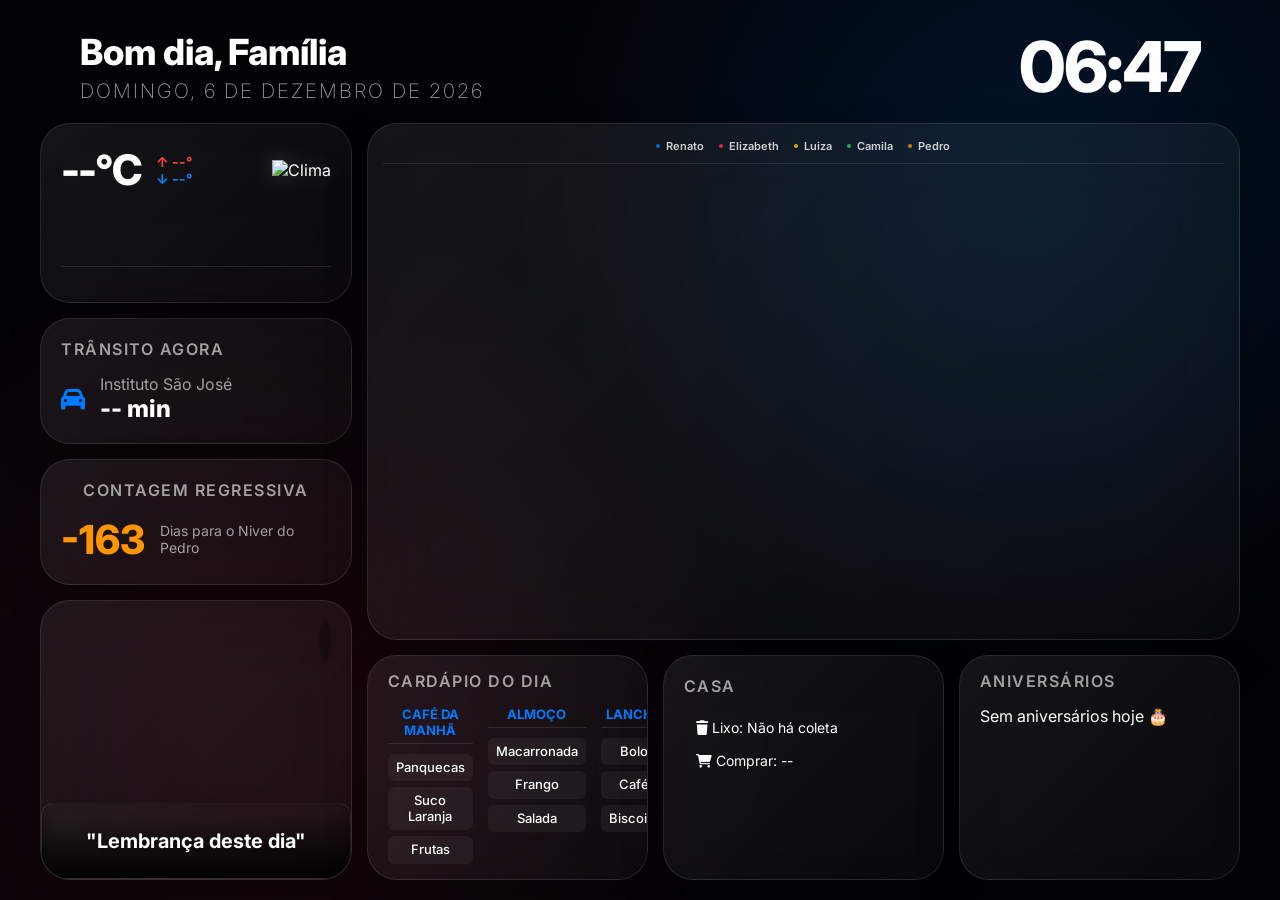
==== index.html @ 4dd5a69d "Refatoração de layout e novas funcionalidades" ====
<!DOCTYPE html>
<html lang="pt-br">

<head>
    <meta charset="UTF-8">
    <meta name="viewport" content="width=device-width, initial-scale=1.0">
    <title>Painel da Família - Modern TV</title>
    <link rel="stylesheet" href="style.css?v=1.5.0">
    <link rel="preconnect" href="https://fonts.googleapis.com">
    <link rel="preconnect" href="https://fonts.gstatic.com" crossorigin>
    <link href="https://fonts.googleapis.com/css2?family=Inter:wght@200;400;600;800&display=swap" rel="stylesheet">
    <link rel="stylesheet" href="https://cdnjs.cloudflare.com/ajax/libs/font-awesome/6.0.0/css/all.min.css">
</head>

<body>
    <div class="background-overlay"></div>

    <header class="main-header">
        <div class="header-left">
            <h1 id="greeting" class="greeting-text">Bom dia, família</h1>
            <div id="current-date" class="date-text">Domingo, 10 de Maio de 2025</div>
        </div>
        <div class="header-right">
            <div id="clock" class="clock-text">10:10</div>
        </div>
    </header>

    <main class="tv-dashboard">
        <!-- Coluna Esquerda: Clima, Trânsito e Contagem -->
        <div class="col left-col">
            <section class="card weather-card glass">
                <div class="weather-main-display">
                    <div class="current-weather">
                        <span id="weather-temp">--°C</span>
                        <div class="weather-range">
                            <span id="weather-max" class="max">↑ --°</span>
                            <span id="weather-min" class="min">↓ --°</span>
                        </div>
                    </div>
                    <div class="weather-icon-box">
                        <img id="weather-icon" src="" alt="Clima">
                    </div>
                </div>

                <div class="hourly-forecast" id="hourly-forecast">
                    <!-- Injetado via JS -->
                </div>
            </section>

            <section class="card traffic-card glass">
                <div class="card-header-mini">Trânsito Agora</div>
                <div class="traffic-item">
                    <i class="fa-solid fa-car"></i>
                    <div class="traffic-info">
                        <span class="dest">Instituto São José</span>
                        <span id="traffic-time" class="time">-- min</span>
                    </div>
                </div>
            </section>

            <section class="card countdown-card glass">
                <div class="card-header-mini">Contagem Regressiva</div>
                <div class="countdown-content">
                    <span id="countdown-days" class="days">--</span>
                    <span class="label">Dias para o Niver do Pedro</span>
                </div>
            </section>

            <section class="card memory-card glass">
                <div class="memory-container">
                    <img id="memory-img" src="" alt="Memory">
                    <div class="memory-caption">"Lembrança deste dia"</div>
                    <div class="photo-overlay-mini"><i class="fa-brands fa-google-photos"></i></div>
                </div>
            </section>
        </div>

        <!-- Coluna Principal: Calendário Semanal, Cardápio e Aniversários -->
        <div class="col main-col">
            <section class="card calendar-weekly glass">
                <div class="calendar-legend">
                    <div class="legend-item renato"><span class="event-dot"></span> Renato</div>
                    <div class="legend-item elizabeth"><span class="event-dot"></span> Elizabeth</div>
                    <div class="legend-item luiza"><span class="event-dot"></span> Luiza</div>
                    <div class="legend-item camila"><span class="event-dot"></span> Camila</div>
                    <div class="legend-item pedro"><span class="event-dot"></span> Pedro</div>
                </div>
                <div class="weekly-grid" id="weekly-days">
                    <!-- Injetado via JS -->
                </div>
            </section>

            <div class="bottom-cards">
                <section class="card menu-card glass">
                    <div class="card-header-mini">Cardápio do Dia</div>
                    <div class="menu-grid">
                        <div class="menu-section">
                            <span class="m-title">Café da manhã</span>
                            <div id="menu-cafe" class="m-items"></div>
                        </div>
                        <div class="menu-section">
                            <span class="m-title">Almoço</span>
                            <div id="menu-almoco" class="m-items"></div>
                        </div>
                        <div class="menu-section">
                            <span class="m-title">Lanche</span>
                            <div id="menu-lanche" class="m-items"></div>
                        </div>
                        <div class="menu-section">
                            <span class="m-title">Jantar</span>
                            <div id="menu-jantar" class="m-items"></div>
                        </div>
                    </div>
                </section>

                <section class="card status-card glass">
                    <div class="card-header-mini">Casa</div>
                    <div class="status-grid">
                        <div class="status-item"><i class="fa-solid fa-trash"></i> <span id="trash-status">Lixo: --</span></div>
                        <div class="status-item"><i class="fa-solid fa-cart-shopping"></i> <span id="market-status">Comprar: --</span></div>
                    </div>
                </section>

                <section class="card birthdays-card glass">
                    <div class="card-header-mini">Aniversários</div>
                    <div id="birthdays-list" class="birthdays-list-compact">
                        <!-- Injetado via JS -->
                    </div>
                </section>
            </div>
        </div>
    </main>

    <!-- Google Maps API -->
    <script src="https://maps.googleapis.com/maps/api/js?key=AIzaSyBgrEtdMlcFMvIGBXdI_jekrnVVGUNa7I8&loading=async"
        async></script>
    <script src="app.js?v=1.5.0"></script>
</body>

</html>
---- style.css ----
:root {
    --bg-dark: #020205;
    --glass-bg: rgba(255, 255, 255, 0.06);
    --glass-border: rgba(255, 255, 255, 0.1);
    --glass-blur: blur(40px);
    --accent-primary: #007aff;
    --text-main: #ffffff;
    --text-dim: rgba(255, 255, 255, 0.6);
    
    /* Family Colors */
    --renato: #007aff;
    --elizabeth: #ff2d55;
    --luiza: #ffcc00;
    --camila: #34c759;
    --pedro: #ff9500;
}

* {
    margin: 0;
    padding: 0;
    box-sizing: border-box;
    -webkit-font-smoothing: antialiased;
}

body {
    font-family: 'Inter', sans-serif;
    background-color: var(--bg-dark);
    color: var(--text-main);
    height: 100vh;
    width: 100vw;
    overflow: hidden;
    display: flex;
    flex-direction: column;
}

.background-overlay {
    position: fixed;
    top: 0;
    left: 0;
    width: 100%;
    height: 100%;
    background: 
        radial-gradient(circle at 80% 20%, rgba(0, 122, 255, 0.15), transparent 40%),
        radial-gradient(circle at 20% 80%, rgba(255, 45, 85, 0.1), transparent 40%),
        #020205;
    z-index: -1;
}

/* Header - Bold for TV */
.main-header {
    display: flex;
    justify-content: space-between;
    align-items: center;
    padding: 30px 80px 20px 80px;
}

.greeting-text {
    font-size: 36px;
    font-weight: 800;
    margin-bottom: 5px;
    color: var(--text-main);
}

.date-text {
    font-size: 20px;
    font-weight: 200;
    text-transform: uppercase;
    letter-spacing: 2px;
    color: var(--text-dim);
}

.clock-text {
    font-size: 70px;
    font-weight: 800;
    line-height: 1;
    letter-spacing: -2px;
}

/* Dashboard Grid - Fixed 100vh */
.tv-dashboard {
    display: grid;
    grid-template-columns: 1fr 2.8fr;
    gap: 15px; /* Reduzido de 30px */
    padding: 0 40px 20px 40px; 
    flex-grow: 1;
    min-height: 0;
    height: calc(100vh - 180px); /* Ajuste para o header */
}

.col {
    display: flex;
    flex-direction: column;
    gap: 15px;
    min-height: 0;
}

/* Card General - Slimmer */
.card {
    border-radius: 30px;
    border: 1.5px solid var(--glass-border);
    background: linear-gradient(135deg, rgba(255, 255, 255, 0.08), rgba(255, 255, 255, 0.03));
    backdrop-filter: var(--glass-blur);
    overflow: hidden;
    box-shadow: 0 20px 40px rgba(0,0,0,0.3);
}

.card-header-mini {
    font-size: 16px;
    font-weight: 600;
    margin-bottom: 15px;
    color: var(--text-dim);
    text-transform: uppercase;
    letter-spacing: 1.5px;
}

/* Weather Card - CLEAN & MINIMAL */
.weather-card {
    padding: 20px;
    display: flex;
    flex-direction: column;
    justify-content: space-between;
    height: 180px;
}

.weather-main-display {
    display: flex;
    justify-content: space-between;
    align-items: center;
}

.current-weather {
    display: flex;
    align-items: center;
    gap: 15px;
}

#weather-temp {
    font-size: 42px;
    font-weight: 800;
    letter-spacing: -2px;
}

.weather-range {
    display: flex;
    flex-direction: column;
    font-size: 14px;
    font-weight: 700;
}

.weather-range .max { color: #ff453a; }
.weather-range .min { color: #0a84ff; }

.weather-icon-box img {
    width: 60px;
    height: 60px;
    filter: drop-shadow(0 0 10px rgba(255,255,255,0.2));
}

.hourly-forecast {
    display: grid;
    grid-template-columns: repeat(6, 1fr);
    gap: 8px;
    padding-top: 15px;
    border-top: 1px solid rgba(255,255,255,0.1);
}

.hourly-item {
    display: flex;
    flex-direction: column;
    align-items: center;
    gap: 2px;
}

.h-hour { font-size: 11px; font-weight: 700; opacity: 0.6; }
.h-icon { width: 28px; height: 28px; }
.h-temp { font-size: 13px; font-weight: 800; }

/* Traffic Card */
.traffic-card { padding: 20px; }
.traffic-item { display: flex; align-items: center; gap: 15px; }
.traffic-item i { font-size: 24px; color: var(--accent-primary); }
.traffic-info { display: flex; flex-direction: column; }
.traffic-info .dest { font-size: 16px; color: var(--text-dim); }
.traffic-info .time { font-size: 24px; font-weight: 800; }

/* Countdown Card */
.countdown-card { padding: 20px; text-align: center; }
.countdown-content { display: flex; align-items: center; justify-content: center; gap: 15px; }
.countdown-content .days { font-size: 40px; font-weight: 800; color: var(--pedro); }
.countdown-content .label { font-size: 14px; color: var(--text-dim); text-align: left; line-height: 1.2; }

/* Status Compact */
.status-card { padding: 20px; }
.status-grid { gap: 10px; }
.status-item { padding: 8px 12px; font-size: 14px; border-radius: 12px; }

/* Weather Hourly Forecast */
.hourly-forecast-mini {
    display: flex;
    justify-content: space-between;
    margin-top: 15px;
    padding-top: 15px;
    border-top: 1px solid rgba(255,255,255,0.1);
}

.h-mini-item {
    display: flex;
    flex-direction: column;
    align-items: center;
    gap: 5px;
}

.h-mini-item .h-time { font-size: 11px; color: var(--text-dim); }
.h-mini-item i { font-size: 16px; color: var(--accent-primary); }
.h-mini-item i.rain { color: #007aff; }
.h-mini-item .h-temp { font-size: 13px; font-weight: 600; }

/* Weekly Calendar - REFINED GRID */
.calendar-weekly {
    padding: 15px;
    flex: 3;
    display: flex;
    flex-direction: column;
    gap: 10px;
}

.calendar-legend {
    display: flex;
    justify-content: center;
    gap: 15px;
    padding-bottom: 10px;
    border-bottom: 1px solid rgba(255,255,255,0.1);
}

.legend-item {
    display: flex;
    align-items: center;
    gap: 6px;
    font-size: 11px;
    font-weight: 600;
    opacity: 0.8;
}

.weekly-grid {
    display: grid;
    grid-template-columns: repeat(7, 1fr);
    gap: 8px;
    flex: 1; /* Ocupa o resto do espaço */
}

.week-day {
    background: rgba(255, 255, 255, 0.03);
    border-radius: 15px;
    padding: 10px;
    display: flex;
    flex-direction: column;
    gap: 8px;
    border: 1px solid rgba(255,255,255,0.05);
}

.week-day.today {
    background: rgba(255, 255, 255, 0.08);
    border-color: var(--accent-primary);
}

.day-header {
    display: flex;
    flex-direction: column;
    align-items: center;
    border-bottom: 1px solid rgba(255,255,255,0.1);
    padding-bottom: 5px;
}

.week-day .day-num { font-size: 24px; font-weight: 800; line-height: 1; }
.week-day .day-name { font-size: 11px; text-transform: uppercase; color: var(--text-dim); }

.day-events {
    display: flex;
    flex-direction: column;
    gap: 10px;
    overflow: hidden;
}

.member-group {
    display: flex;
    flex-direction: column;
    gap: 3px;
    padding: 5px;
    border-radius: 8px;
    background: rgba(255, 255, 255, 0.02);
}

.member-sub-header {
    font-size: 10px;
    text-transform: uppercase;
    font-weight: 800;
    letter-spacing: 1px;
    margin-bottom: 2px;
    opacity: 0.9;
}

/* Cores dos sub-headers */
.renato .member-sub-header { color: var(--renato); }
.elizabeth .member-sub-header { color: var(--elizabeth); }
.luiza .member-sub-header { color: var(--luiza); }
.camila .member-sub-header { color: var(--camila); }
.pedro .member-sub-header { color: var(--pedro); }
.generic .member-sub-header { color: var(--text-dim); }

.week-event {
    padding: 4px 6px;
    border-radius: 4px;
    font-size: 10px;
    font-weight: 500;
    line-height: 1.1;
    display: flex;
    align-items: center;
    gap: 5px;
    background: rgba(255, 255, 255, 0.03);
}

.event-dot {
    width: 4px;
    height: 4px;
    border-radius: 50%;
    flex-shrink: 0;
}

/* Dots por grupo */
.renato .event-dot { background: var(--renato); }
.elizabeth .event-dot { background: var(--elizabeth); }
.luiza .event-dot { background: var(--luiza); }
.camila .event-dot { background: var(--camila); }
.pedro .event-dot { background: var(--pedro); }
.generic .event-dot { background: #8e8e93; }

.week-event .event-time { font-size: 9px; opacity: 0.7; font-weight: 400; margin-right: 2px; }

/* Menu Card - 4 Columns */
.menu-card { padding: 15px 20px; flex: 1; }
.menu-grid {
    display: grid;
    grid-template-columns: repeat(4, 1fr);
    gap: 15px;
}
.menu-section {
    display: flex;
    flex-direction: column;
    gap: 10px;
}
.m-title {
    font-size: 13px;
    font-weight: 700;
    text-transform: uppercase;
    color: var(--accent-primary);
    border-bottom: 1px solid rgba(255,255,255,0.1);
    padding-bottom: 5px;
    text-align: center;
}
.m-items {
    display: flex;
    flex-direction: column;
    gap: 6px;
}
.m-item {
    font-size: 13px;
    font-weight: 500;
    color: var(--text-primary);
    background: rgba(255, 255, 255, 0.05);
    padding: 6px 8px;
    border-radius: 6px;
    line-height: 1.2;
    text-align: center;
}

/* Photos & Memory Unified */
.memory-card { 
    padding: 0; 
    position: relative; 
    flex: 3; 
    min-height: 0; 
    overflow: hidden;
}
.memory-container { width: 100%; height: 100%; position: relative; }
.memory-container img { 
    width: 100%; 
    height: 100%; 
    object-fit: cover; 
    opacity: 1; 
    transition: opacity 1.5s ease-in-out;
}
.memory-caption {
    position: absolute;
    bottom: 15px;
    left: 15px;
    right: 15px;
    background: rgba(0,0,0,0.6);
    backdrop-filter: blur(10px);
    padding: 10px;
    border-radius: 12px;
    font-size: 15px;
    font-weight: 600;
    text-align: center;
    border: 1px solid rgba(255,255,255,0.1);
}

.photo-overlay-mini {
    position: absolute;
    top: 10px;
    right: 10px;
    background: rgba(0,0,0,0.4);
    padding: 6px;
    border-radius: 50%;
    font-size: 12px;
}

/* Birthdays Compact */
.birthdays-card { padding: 15px 20px; flex: 1; }
.birthdays-list-compact { display: flex; flex-direction: column; gap: 10px; }
.birthday-item { min-width: 0; padding: 8px 12px; border-radius: 15px; gap: 10px; }
.b-avatar { width: 30px; height: 30px; font-size: 14px; }
.b-name { font-size: 16px; }

/* Hide Scrollbars Global */
*::-webkit-scrollbar { width: 0; height: 0; }
* { scrollbar-width: none; }

/* Memory Card */
.memory-card {
    flex-grow: 1;
    position: relative;
    overflow: hidden;
    min-height: 200px;
}

/* Bottom Cards (Menu & Birthdays) */
.bottom-cards {
    display: flex;
    gap: 15px;
    flex-shrink: 0;
}

.bottom-cards > .card {
    flex: 1;
}

.memory-container {
    width: 100%;
    height: 100%;
    position: relative;
}

#memory-img {
    width: 100%;
    height: 100%;
    object-fit: cover;
    opacity: 0;
    transition: opacity 1.5s ease-in-out;
}

.memory-caption {
    position: absolute;
    bottom: 0;
    left: 0;
    right: 0;
    padding: 25px;
    background: linear-gradient(transparent, rgba(0,0,0,0.9));
    color: white;
    font-size: 20px;
    font-weight: 700;
    text-shadow: 0 2px 4px rgba(0,0,0,0.5);
}

.photo-overlay-mini {
    position: absolute;
    top: 20px;
    right: 20px;
    font-size: 24px;
    color: white;
    opacity: 0.6;
    filter: drop-shadow(0 2px 4px rgba(0,0,0,0.5));
}
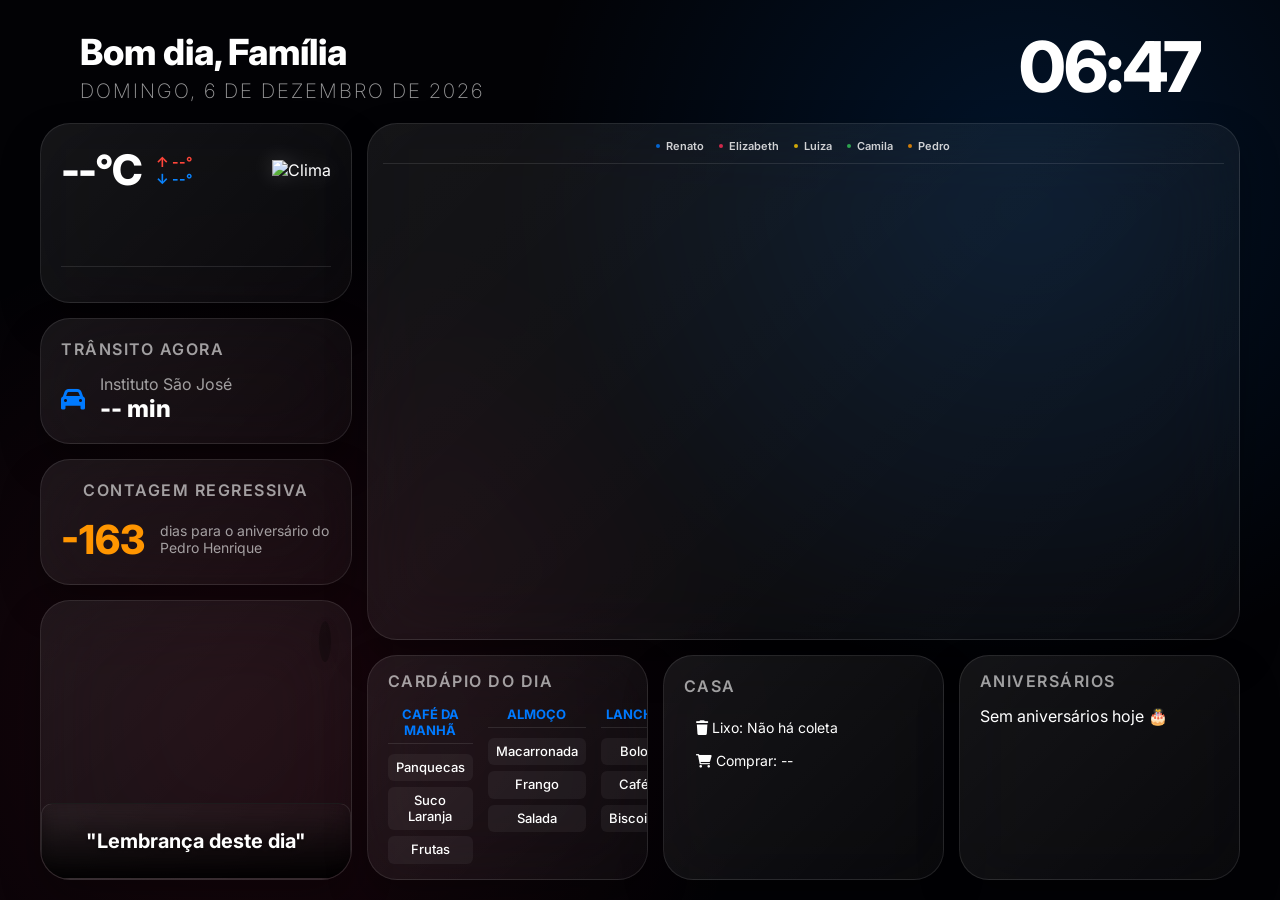
==== commit 41115603: "Atualiza texto da contagem regressiva e formatação no HTML" ====
--- a/index.html
+++ b/index.html
@@ -62,7 +62,7 @@
                 <div class="card-header-mini">Contagem Regressiva</div>
                 <div class="countdown-content">
                     <span id="countdown-days" class="days">--</span>
-                    <span class="label">Dias para o Niver do Pedro</span>
+                    <span class="label">dias para o aniversário do Pedro Henrique</span>
                 </div>
             </section>
 
@@ -116,8 +116,10 @@
                 <section class="card status-card glass">
                     <div class="card-header-mini">Casa</div>
                     <div class="status-grid">
-                        <div class="status-item"><i class="fa-solid fa-trash"></i> <span id="trash-status">Lixo: --</span></div>
-                        <div class="status-item"><i class="fa-solid fa-cart-shopping"></i> <span id="market-status">Comprar: --</span></div>
+                        <div class="status-item"><i class="fa-solid fa-trash"></i> <span id="trash-status">Lixo:
+                                --</span></div>
+                        <div class="status-item"><i class="fa-solid fa-cart-shopping"></i> <span
+                                id="market-status">Comprar: --</span></div>
                     </div>
                 </section>
 
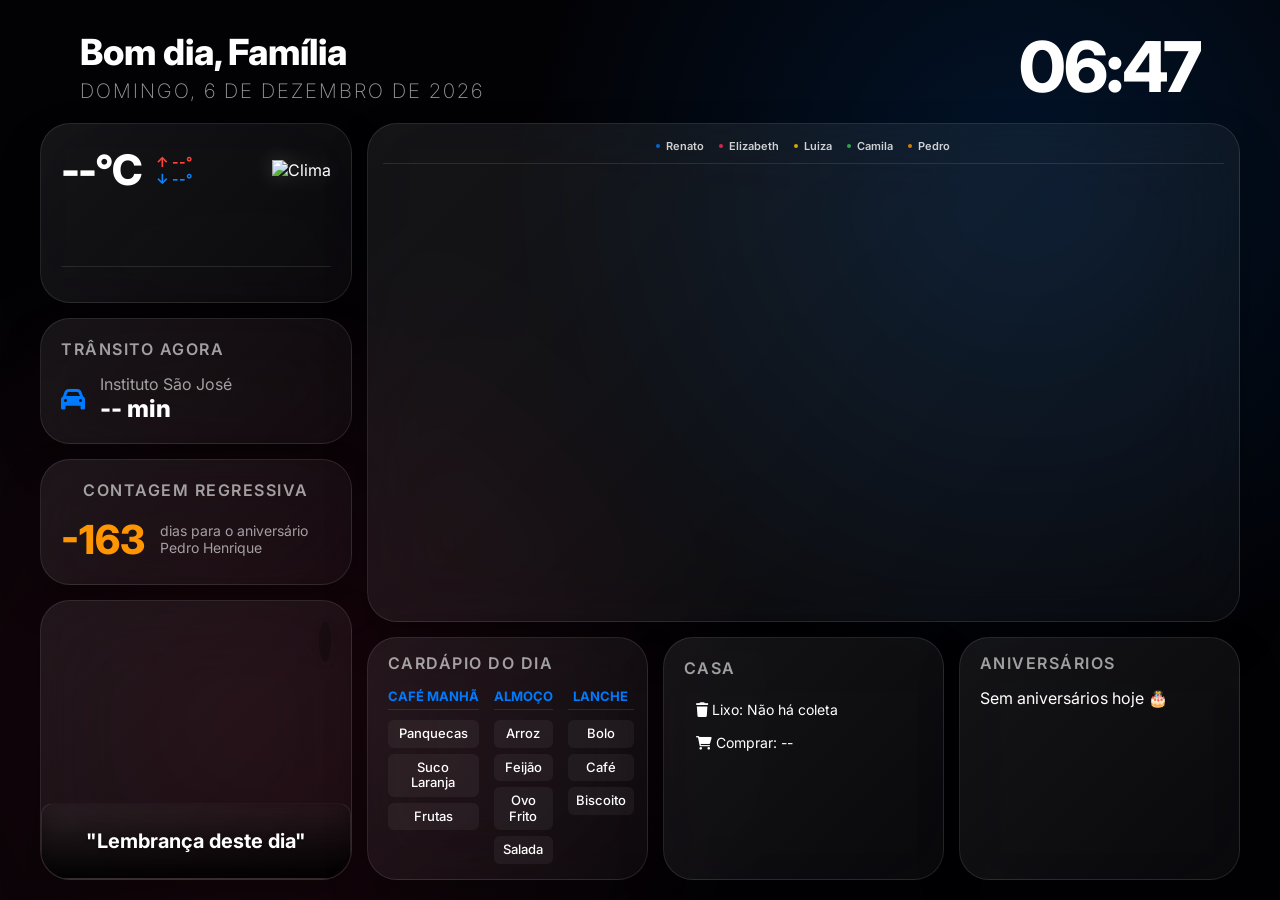
==== commit c9eb9137: "Ajuste de proporções dos cards inferiores e conteúdo de exemplo do Cardápio" ====
--- a/index.html
+++ b/index.html
@@ -62,7 +62,7 @@
                 <div class="card-header-mini">Contagem Regressiva</div>
                 <div class="countdown-content">
                     <span id="countdown-days" class="days">--</span>
-                    <span class="label">dias para o aniversário do Pedro Henrique</span>
+                    <span class="label">dias para o aniversário Pedro Henrique</span>
                 </div>
             </section>
 
@@ -95,7 +95,7 @@
                     <div class="card-header-mini">Cardápio do Dia</div>
                     <div class="menu-grid">
                         <div class="menu-section">
-                            <span class="m-title">Café da manhã</span>
+                            <span class="m-title">Café manhã</span>
                             <div id="menu-cafe" class="m-items"></div>
                         </div>
                         <div class="menu-section">
--- a/style.css
+++ b/style.css
@@ -190,7 +190,7 @@
 .countdown-content .label { font-size: 14px; color: var(--text-dim); text-align: left; line-height: 1.2; }
 
 /* Status Compact */
-.status-card { padding: 20px; }
+.status-card { padding: 20px; flex: 2; }
 .status-grid { gap: 10px; }
 .status-item { padding: 8px 12px; font-size: 14px; border-radius: 12px; }
 
@@ -337,7 +337,8 @@
 .week-event .event-time { font-size: 9px; opacity: 0.7; font-weight: 400; margin-right: 2px; }
 
 /* Menu Card - 4 Columns */
-.menu-card { padding: 15px 20px; flex: 1; }
+.menu-card { padding: 15px 20px; flex: 4; }
+.birthdays-card { flex: 1.5; }
 .menu-grid {
     display: grid;
     grid-template-columns: repeat(4, 1fr);
@@ -356,6 +357,7 @@
     border-bottom: 1px solid rgba(255,255,255,0.1);
     padding-bottom: 5px;
     text-align: center;
+    white-space: nowrap;
 }
 .m-items {
     display: flex;
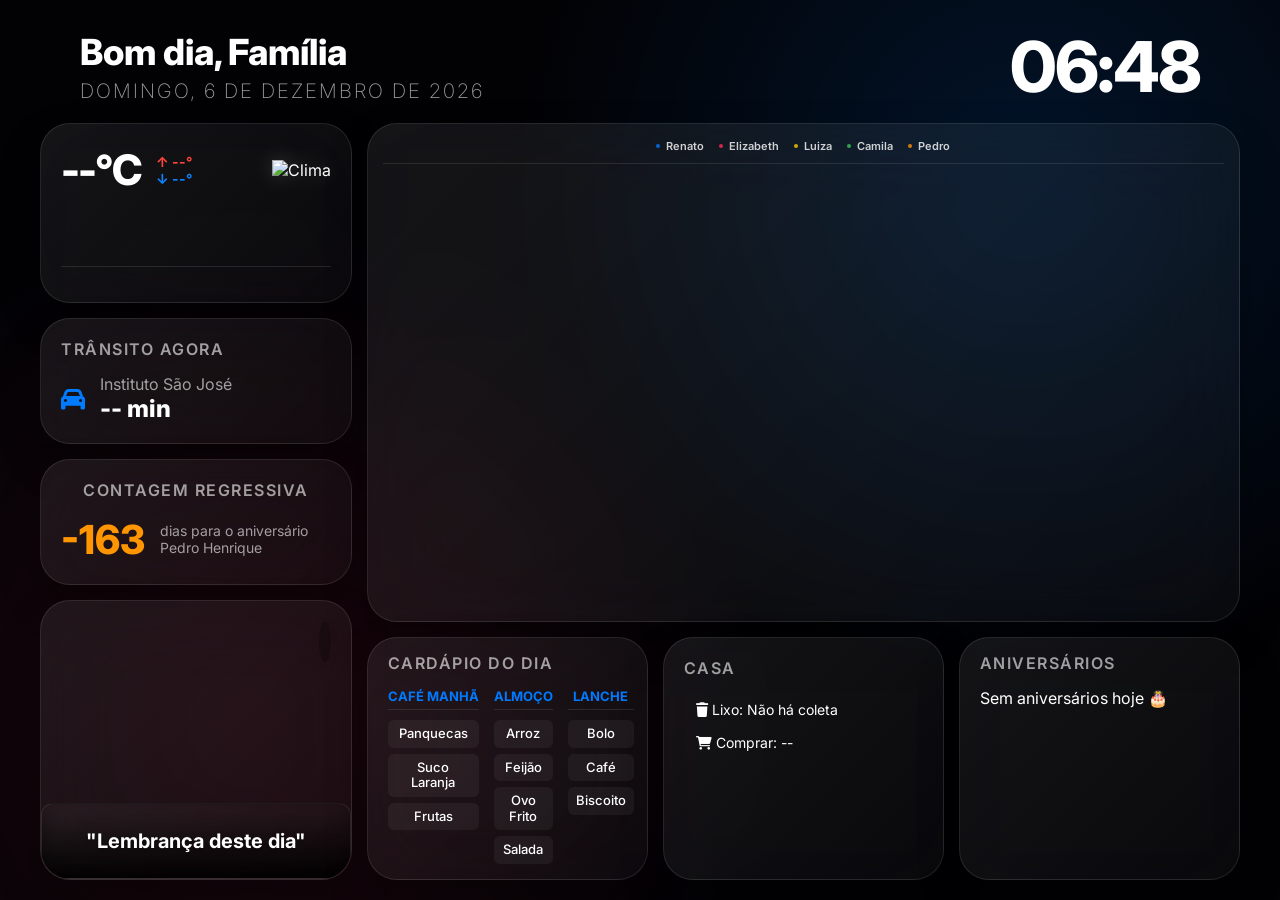
==== commit b91d4fd4: "fix: add referrerpolicy no-referrer to memory image to allow loading Google Photos hotlinks" ====
--- a/index.html
+++ b/index.html
@@ -68,7 +68,7 @@
 
             <section class="card memory-card glass">
                 <div class="memory-container">
-                    <img id="memory-img" src="" alt="Memory">
+                    <img id="memory-img" src="" alt="Memory" referrerpolicy="no-referrer">
                     <div class="memory-caption">"Lembrança deste dia"</div>
                     <div class="photo-overlay-mini"><i class="fa-brands fa-google-photos"></i></div>
                 </div>
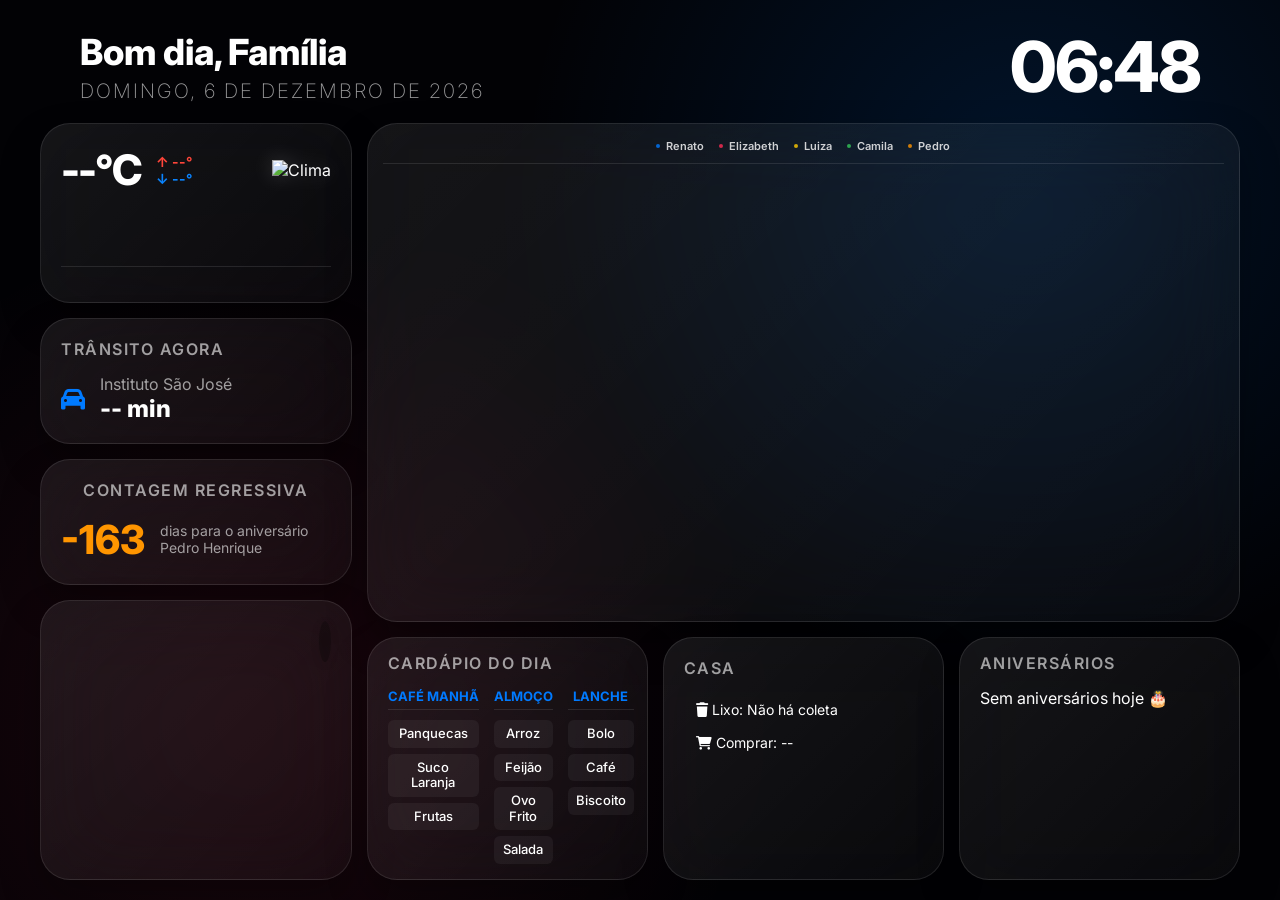
==== commit 41619325: "style: remove memory caption overlay from index.html" ====
--- a/index.html
+++ b/index.html
@@ -69,7 +69,6 @@
             <section class="card memory-card glass">
                 <div class="memory-container">
                     <img id="memory-img" src="" alt="Memory" referrerpolicy="no-referrer">
-                    <div class="memory-caption">"Lembrança deste dia"</div>
                     <div class="photo-overlay-mini"><i class="fa-brands fa-google-photos"></i></div>
                 </div>
             </section>
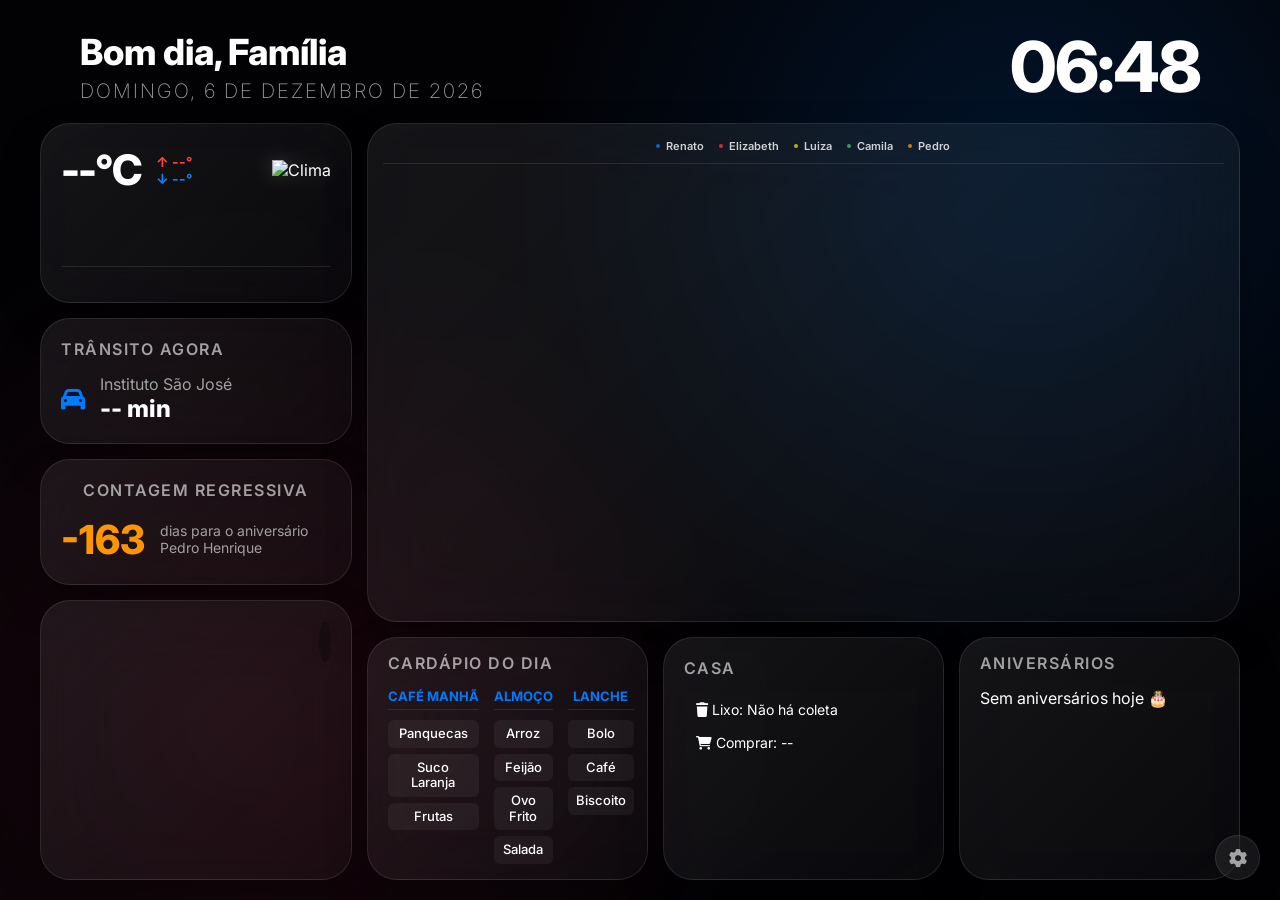
==== commit 62df1167: "Add settings page to configure photo transition time, menu, and birthdays" ====
--- a/index.html
+++ b/index.html
@@ -132,6 +132,9 @@
         </div>
     </main>
 
+    <!-- Botão de Configurações Flutuante -->
+    <a href="settings.html" style="position: fixed; bottom: 20px; right: 20px; background: rgba(255, 255, 255, 0.08); border: 1.5px solid rgba(255, 255, 255, 0.1); width: 45px; height: 45px; border-radius: 50%; display: flex; align-items: center; justify-content: center; color: rgba(255, 255, 255, 0.6); text-decoration: none; font-size: 18px; backdrop-filter: blur(20px); z-index: 100; transition: all 0.3s;" onmouseover="this.style.color='#007aff'; this.style.background='rgba(255, 255, 255, 0.15)'" onmouseout="this.style.color='rgba(255, 255, 255, 0.6)'; this.style.background='rgba(255, 255, 255, 0.08)'"><i class="fa-solid fa-gear"></i></a>
+
     <!-- Google Maps API -->
     <script src="https://maps.googleapis.com/maps/api/js?key=AIzaSyBgrEtdMlcFMvIGBXdI_jekrnVVGUNa7I8&loading=async"
         async></script>
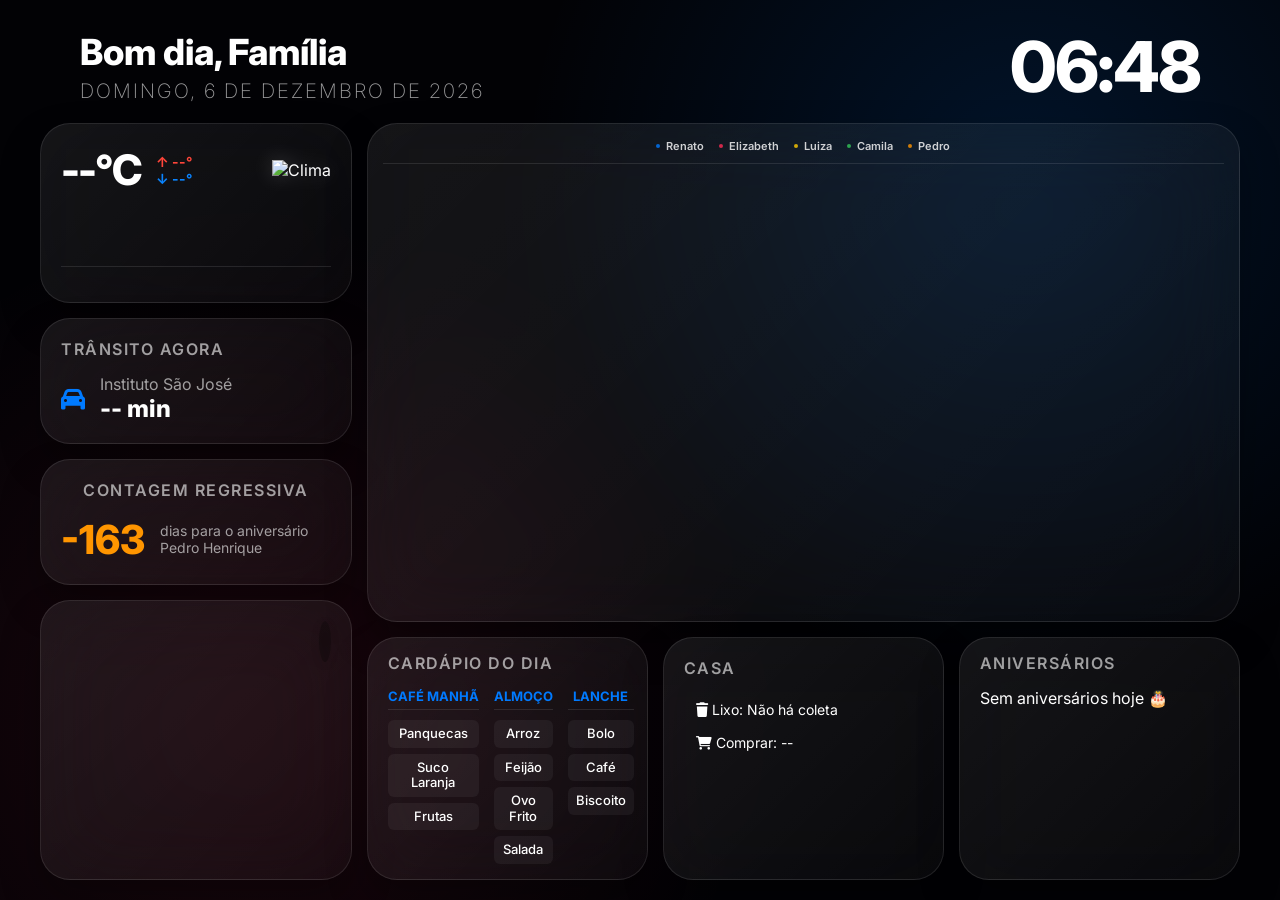
==== commit ee1ff75c: "Rename settings to admin.html and remove gear icon from main index" ====
--- a/index.html
+++ b/index.html
@@ -131,10 +131,6 @@
             </div>
         </div>
     </main>
-
-    <!-- Botão de Configurações Flutuante -->
-    <a href="settings.html" style="position: fixed; bottom: 20px; right: 20px; background: rgba(255, 255, 255, 0.08); border: 1.5px solid rgba(255, 255, 255, 0.1); width: 45px; height: 45px; border-radius: 50%; display: flex; align-items: center; justify-content: center; color: rgba(255, 255, 255, 0.6); text-decoration: none; font-size: 18px; backdrop-filter: blur(20px); z-index: 100; transition: all 0.3s;" onmouseover="this.style.color='#007aff'; this.style.background='rgba(255, 255, 255, 0.15)'" onmouseout="this.style.color='rgba(255, 255, 255, 0.6)'; this.style.background='rgba(255, 255, 255, 0.08)'"><i class="fa-solid fa-gear"></i></a>
-
     <!-- Google Maps API -->
     <script src="https://maps.googleapis.com/maps/api/js?key=AIzaSyBgrEtdMlcFMvIGBXdI_jekrnVVGUNa7I8&loading=async"
         async></script>
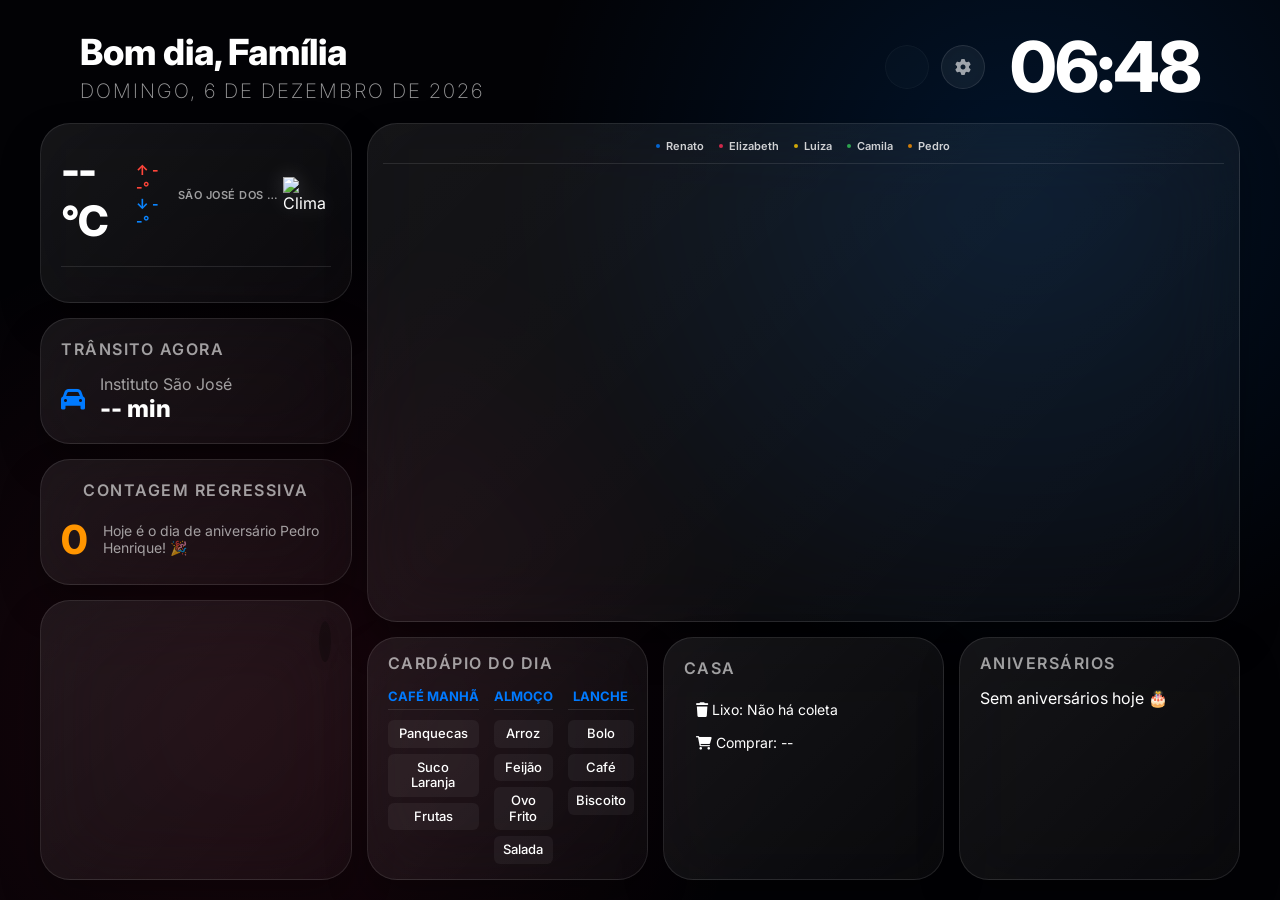
==== commit 84af8a90: "feat: adicionar gestao de clima, contagem regressiva e musica de fundo sem video" ====
--- a/index.html
+++ b/index.html
@@ -5,7 +5,7 @@
     <meta charset="UTF-8">
     <meta name="viewport" content="width=device-width, initial-scale=1.0">
     <title>Painel da Família - Modern TV</title>
-    <link rel="stylesheet" href="style.css?v=1.5.0">
+    <link rel="stylesheet" href="style.css?v=1.6.0">
     <link rel="preconnect" href="https://fonts.googleapis.com">
     <link rel="preconnect" href="https://fonts.gstatic.com" crossorigin>
     <link href="https://fonts.googleapis.com/css2?family=Inter:wght@200;400;600;800&display=swap" rel="stylesheet">
@@ -21,6 +21,14 @@
             <div id="current-date" class="date-text">Domingo, 10 de Maio de 2025</div>
         </div>
         <div class="header-right">
+            <div class="header-actions">
+                <button id="btn-music-toggle" class="header-btn" title="Música de Fundo (Clique para Pausar/Tocar)" aria-label="Música de Fundo">
+                    <i class="fa-solid fa-music"></i>
+                </button>
+                <a href="admin.html" class="header-btn" title="Configurações do Painel" aria-label="Configurações">
+                    <i class="fa-solid fa-gear"></i>
+                </a>
+            </div>
             <div id="clock" class="clock-text">10:10</div>
         </div>
     </header>
@@ -36,6 +44,7 @@
                             <span id="weather-max" class="max">↑ --°</span>
                             <span id="weather-min" class="min">↓ --°</span>
                         </div>
+                        <div id="weather-city" class="weather-city-name">São José dos Campos</div>
                     </div>
                     <div class="weather-icon-box">
                         <img id="weather-icon" src="" alt="Clima">
@@ -62,7 +71,7 @@
                 <div class="card-header-mini">Contagem Regressiva</div>
                 <div class="countdown-content">
                     <span id="countdown-days" class="days">--</span>
-                    <span class="label">dias para o aniversário Pedro Henrique</span>
+                    <span id="countdown-label" class="label">dias para o aniversário Pedro Henrique</span>
                 </div>
             </section>
 
@@ -131,10 +140,14 @@
             </div>
         </div>
     </main>
+
+    <!-- Container Invisível para Música de Fundo (Vídeo Oculto) -->
+    <div id="bg-music-player-container" style="position:fixed;width:1px;height:1px;left:-9999px;top:-9999px;opacity:0;pointer-events:none;z-index:-999;"></div>
+
     <!-- Google Maps API -->
     <script src="https://maps.googleapis.com/maps/api/js?key=AIzaSyBgrEtdMlcFMvIGBXdI_jekrnVVGUNa7I8&loading=async"
         async></script>
-    <script src="app.js?v=1.5.0"></script>
+    <script src="app.js?v=1.6.0"></script>
 </body>
 
-</html>+</html>
--- a/style.css
+++ b/style.css
@@ -69,6 +69,75 @@
     color: var(--text-dim);
 }
 
+.header-right {
+    display: flex;
+    align-items: center;
+    gap: 25px;
+}
+
+.header-actions {
+    display: flex;
+    align-items: center;
+    gap: 12px;
+}
+
+.header-btn {
+    width: 44px;
+    height: 44px;
+    border-radius: 50%;
+    background: var(--glass-bg);
+    border: 1px solid var(--glass-border);
+    backdrop-filter: var(--glass-blur);
+    color: var(--text-dim);
+    display: flex;
+    align-items: center;
+    justify-content: center;
+    text-decoration: none;
+    font-size: 16px;
+    cursor: pointer;
+    transition: all 0.3s ease;
+}
+
+.header-btn:hover {
+    color: var(--text-main);
+    background: rgba(255, 255, 255, 0.15);
+    border-color: rgba(255, 255, 255, 0.3);
+    transform: scale(1.06);
+}
+
+.header-btn.playing {
+    color: #32d74b;
+    border-color: rgba(50, 215, 75, 0.5);
+    box-shadow: 0 0 15px rgba(50, 215, 75, 0.25);
+    animation: pulseGlow 2s infinite ease-in-out;
+}
+
+.header-btn.paused {
+    color: #ff9500;
+}
+
+.header-btn.disabled {
+    opacity: 0.35;
+    cursor: not-allowed;
+}
+
+@keyframes pulseGlow {
+    0%, 100% { box-shadow: 0 0 10px rgba(50, 215, 75, 0.2); }
+    50% { box-shadow: 0 0 20px rgba(50, 215, 75, 0.4); }
+}
+
+.weather-city-name {
+    font-size: 11px;
+    font-weight: 600;
+    color: var(--text-dim);
+    text-transform: uppercase;
+    letter-spacing: 0.5px;
+    max-width: 130px;
+    white-space: nowrap;
+    overflow: hidden;
+    text-overflow: ellipsis;
+}
+
 .clock-text {
     font-size: 70px;
     font-weight: 800;
